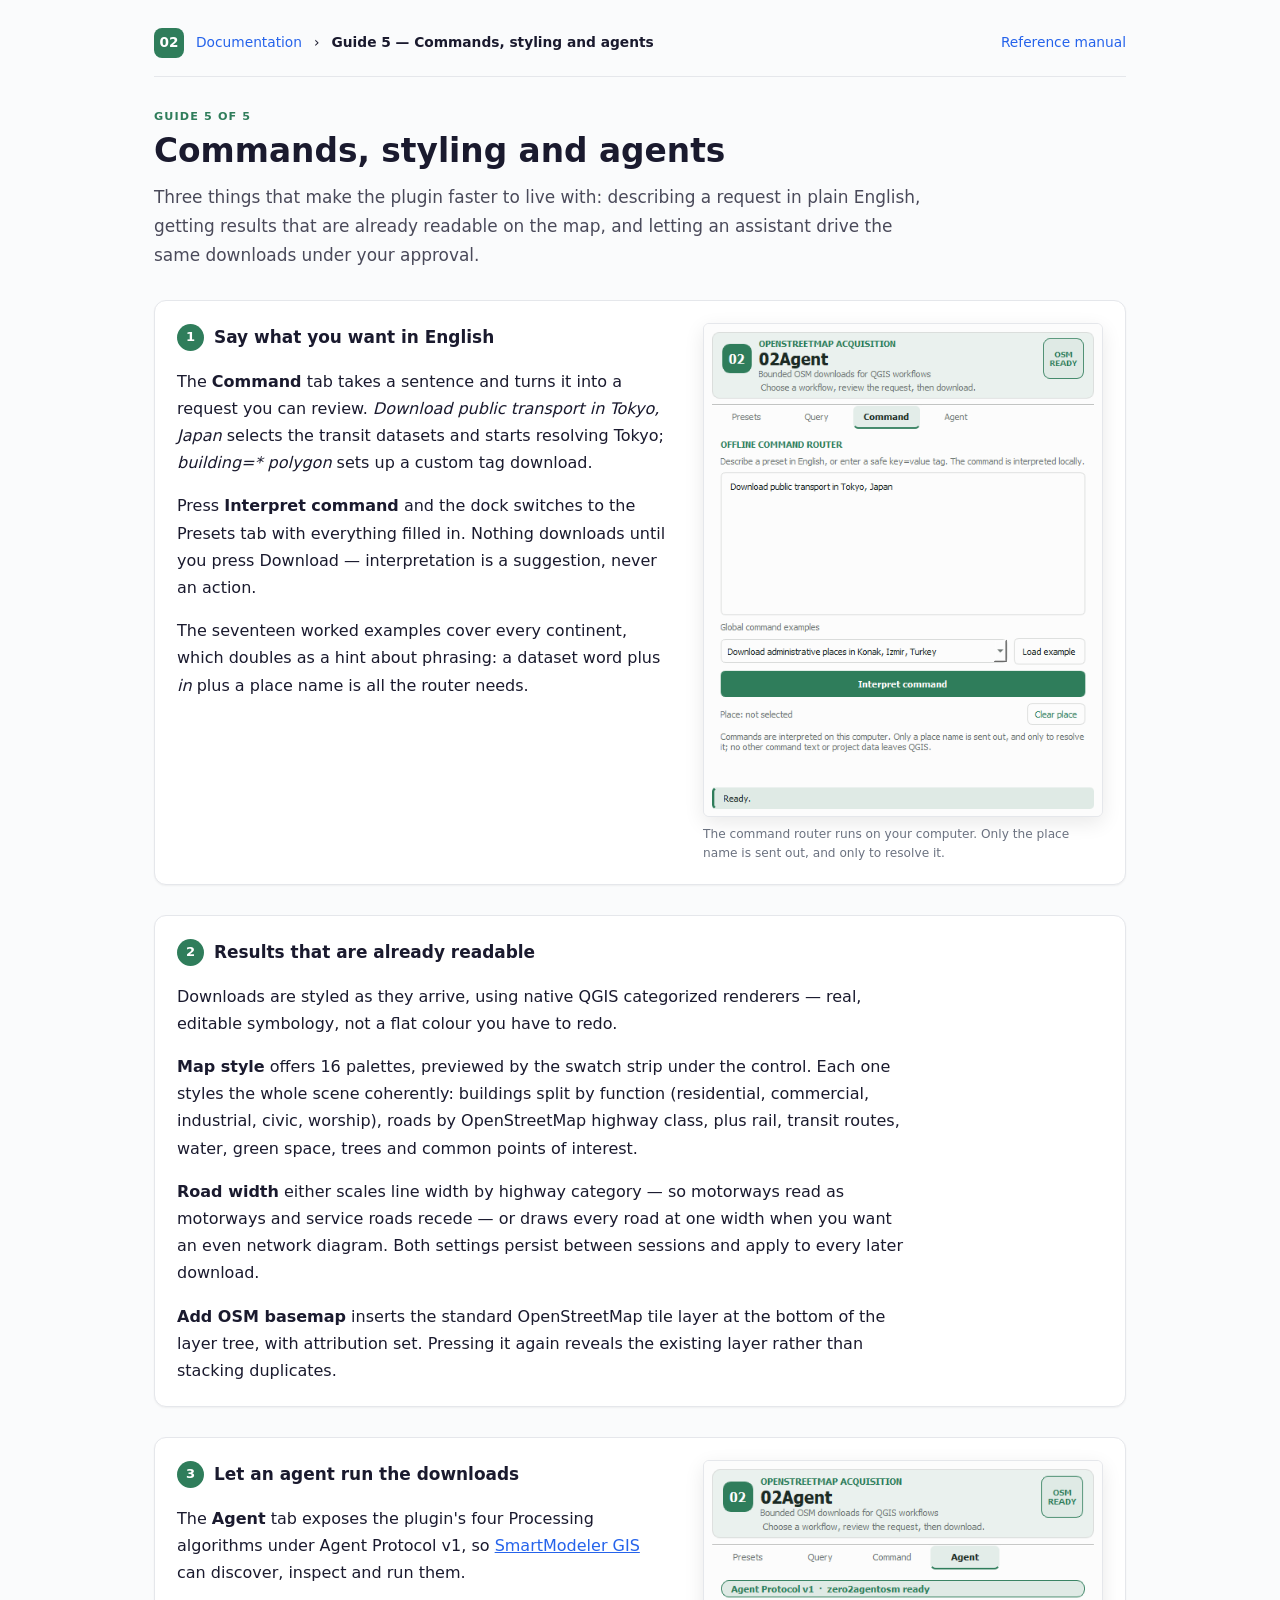
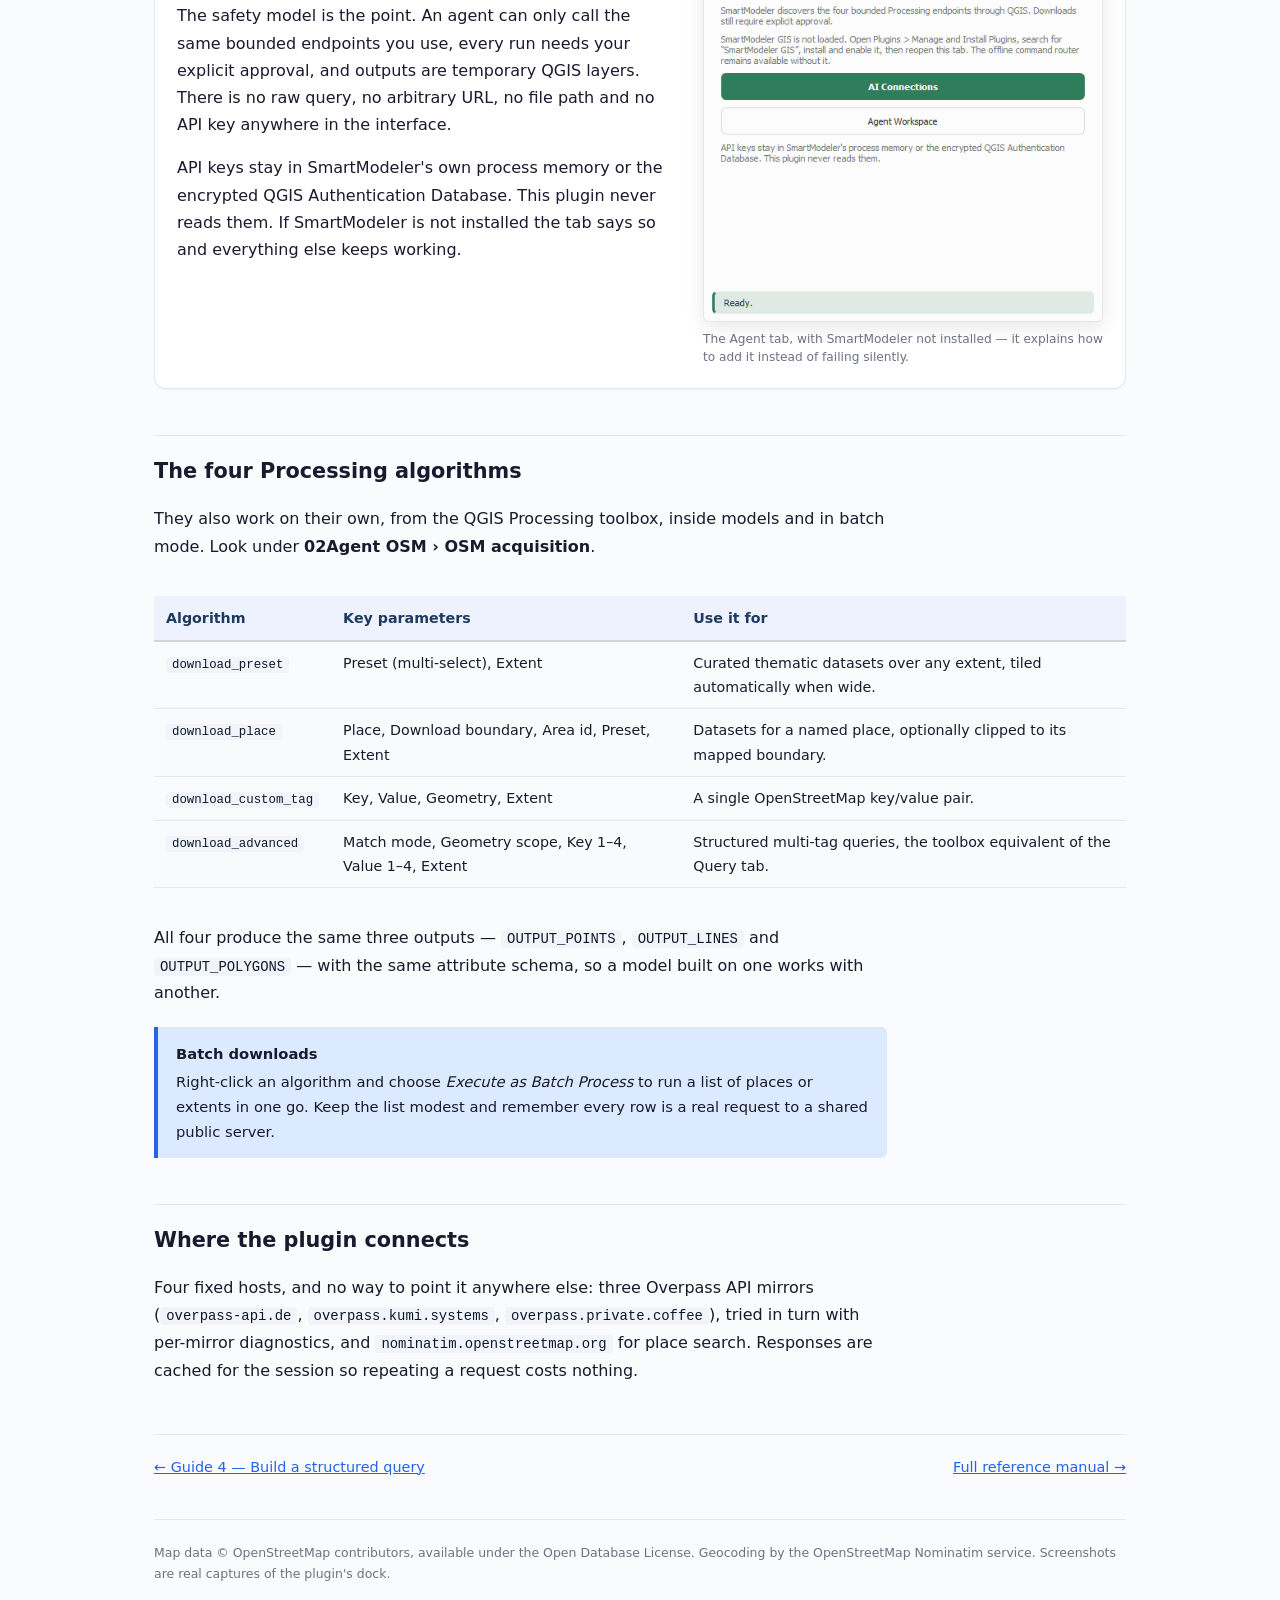
==== docs/guide-command-and-agent.html @ 98bbb2dc "Release v1.1.0 Nominatim place search, exact boundary downloads and tiled wide extents" ====
<!DOCTYPE html>
<html lang="en">
<head>
<meta charset="UTF-8">
<meta name="viewport" content="width=device-width, initial-scale=1.0">
<meta name="description" content="Use plain-English commands, 16 map styles and the Agent Protocol v1 Processing endpoints of 02Agent OSM Downloader for QGIS.">
<title>Guide 5 — Commands, styling and agents · 02Agent OSM Downloader</title>
<link rel="stylesheet" href="guide.css">
</head>
<body>
<div class="wrap">

<nav class="topbar">
  <span class="mark">02</span>
  <a href="index.html">Documentation</a>
  <span>›</span>
  <strong>Guide 5 — Commands, styling and agents</strong>
  <span class="spacer"></span>
  <a href="REFERENCE_MANUAL.html">Reference manual</a>
</nav>

<p class="eyebrow">Guide 5 of 5</p>
<h1>Commands, styling and agents</h1>
<p class="lead">
  Three things that make the plugin faster to live with: describing a request in
  plain English, getting results that are already readable on the map, and letting
  an assistant drive the same downloads under your approval.
</p>

<div class="step">
  <div>
    <div class="step-head"><span class="step-number">1</span><h3>Say what you want in English</h3></div>
    <p>
      The <strong>Command</strong> tab takes a sentence and turns it into a request
      you can review. <em>Download public transport in Tokyo, Japan</em> selects the
      transit datasets and starts resolving Tokyo; <em>building=* polygon</em> sets up
      a custom tag download.
    </p>
    <p>
      Press <strong>Interpret command</strong> and the dock switches to the Presets
      tab with everything filled in. Nothing downloads until you press Download —
      interpretation is a suggestion, never an action.
    </p>
    <p>
      The seventeen worked examples cover every continent, which doubles as a hint
      about phrasing: a dataset word plus <em>in</em> plus a place name is all the
      router needs.
    </p>
  </div>
  <figure>
    <picture>
      <source media="(prefers-color-scheme: dark)" srcset="images/dark_command.png">
      <img src="images/light_command.png" alt="The Command tab with the sentence Download public transport in Tokyo Japan entered, the global examples list and the Interpret command button.">
    </picture>
    <figcaption>The command router runs on your computer. Only the place name is sent out, and only to resolve it.</figcaption>
  </figure>
</div>

<div class="step wide">
  <div>
    <div class="step-head"><span class="step-number">2</span><h3>Results that are already readable</h3></div>
    <p>
      Downloads are styled as they arrive, using native QGIS categorized renderers —
      real, editable symbology, not a flat colour you have to redo.
    </p>
    <p>
      <strong>Map style</strong> offers 16 palettes, previewed by the swatch strip
      under the control. Each one styles the whole scene coherently: buildings split
      by function (residential, commercial, industrial, civic, worship), roads by
      OpenStreetMap highway class, plus rail, transit routes, water, green space,
      trees and common points of interest.
    </p>
    <p>
      <strong>Road width</strong> either scales line width by highway category — so
      motorways read as motorways and service roads recede — or draws every road at
      one width when you want an even network diagram. Both settings persist between
      sessions and apply to every later download.
    </p>
    <p>
      <strong>Add OSM basemap</strong> inserts the standard OpenStreetMap tile layer
      at the bottom of the layer tree, with attribution set. Pressing it again reveals
      the existing layer rather than stacking duplicates.
    </p>
  </div>
</div>

<div class="step">
  <div>
    <div class="step-head"><span class="step-number">3</span><h3>Let an agent run the downloads</h3></div>
    <p>
      The <strong>Agent</strong> tab exposes the plugin's four Processing algorithms
      under Agent Protocol v1, so <a href="https://plugins.qgis.org/plugins/planx_smartmodeler/">SmartModeler
      GIS</a> can discover, inspect and run them.
    </p>
    <p>
      The safety model is the point. An agent can only call the same bounded endpoints
      you use, every run needs your explicit approval, and outputs are temporary QGIS
      layers. There is no raw query, no arbitrary URL, no file path and no API key
      anywhere in the interface.
    </p>
    <p>
      API keys stay in SmartModeler's own process memory or the encrypted QGIS
      Authentication Database. This plugin never reads them. If SmartModeler is not
      installed the tab says so and everything else keeps working.
    </p>
  </div>
  <figure>
    <picture>
      <source media="(prefers-color-scheme: dark)" srcset="images/dark_agent.png">
      <img src="images/light_agent.png" alt="The Agent tab showing the Agent Protocol v1 endpoint badge, the SmartModeler connection status, and the AI Connections and Agent Workspace buttons.">
    </picture>
    <figcaption>The Agent tab, with SmartModeler not installed — it explains how to add it instead of failing silently.</figcaption>
  </figure>
</div>

<h2>The four Processing algorithms</h2>
<p>
  They also work on their own, from the QGIS Processing toolbox, inside models and in
  batch mode. Look under <strong>02Agent OSM &rsaquo; OSM acquisition</strong>.
</p>

<div class="scroll-x">
<table>
  <thead><tr><th>Algorithm</th><th>Key parameters</th><th>Use it for</th></tr></thead>
  <tbody>
    <tr>
      <td><code>download_preset</code></td>
      <td>Preset (multi-select), Extent</td>
      <td>Curated thematic datasets over any extent, tiled automatically when wide.</td>
    </tr>
    <tr>
      <td><code>download_place</code></td>
      <td>Place, Download boundary, Area id, Preset, Extent</td>
      <td>Datasets for a named place, optionally clipped to its mapped boundary.</td>
    </tr>
    <tr>
      <td><code>download_custom_tag</code></td>
      <td>Key, Value, Geometry, Extent</td>
      <td>A single OpenStreetMap key/value pair.</td>
    </tr>
    <tr>
      <td><code>download_advanced</code></td>
      <td>Match mode, Geometry scope, Key 1–4, Value 1–4, Extent</td>
      <td>Structured multi-tag queries, the toolbox equivalent of the Query tab.</td>
    </tr>
  </tbody>
</table>
</div>

<p>
  All four produce the same three outputs — <code>OUTPUT_POINTS</code>,
  <code>OUTPUT_LINES</code> and <code>OUTPUT_POLYGONS</code> — with the same attribute
  schema, so a model built on one works with another.
</p>

<div class="note">
  <p><strong>Batch downloads</strong>
    Right-click an algorithm and choose <em>Execute as Batch Process</em> to run a list
    of places or extents in one go. Keep the list modest and remember every row is a
    real request to a shared public server.</p>
</div>

<h2>Where the plugin connects</h2>
<p>
  Four fixed hosts, and no way to point it anywhere else: three Overpass API mirrors
  (<code>overpass-api.de</code>, <code>overpass.kumi.systems</code>,
  <code>overpass.private.coffee</code>), tried in turn with per-mirror diagnostics,
  and <code>nominatim.openstreetmap.org</code> for place search. Responses are cached
  for the session so repeating a request costs nothing.
</p>

<div class="pager">
  <a href="guide-advanced-query.html">← Guide 4 — Build a structured query</a>
  <a href="REFERENCE_MANUAL.html">Full reference manual →</a>
</div>

<footer class="legal">
  <p>Map data © OpenStreetMap contributors, available under the Open Database License.
     Geocoding by the OpenStreetMap Nominatim service. Screenshots are real captures of
     the plugin's dock.</p>
</footer>

</div>
</body>
</html>
---- docs/guide.css ----
/* Shared styling for the 02Agent OSM Downloader task guides.
   Palette follows REFERENCE_MANUAL.html so the whole site reads as one book. */

:root {
  --bg-primary: #fafbfc;
  --bg-secondary: #ffffff;
  --bg-tertiary: #f0f2f5;
  --text-primary: #1a1a2e;
  --text-secondary: #4a4a5a;
  --text-muted: #6b7280;
  --border: #d1d5db;
  --border-light: #e5e7eb;
  --accent: #2563eb;
  --accent-hover: #1d4ed8;
  --accent-light: #dbeafe;
  --brand: #2f7d5b;
  --brand-light: #e6f2ec;
  --code-bg: #f1f5f9;
  --code-text: #0f172a;
  --table-header-bg: #eef2ff;
  --table-header-text: #1e3a5f;
  --table-stripe: #f8fafc;
  --shadow-sm: 0 1px 2px rgba(0, 0, 0, 0.05);
  --shadow-md: 0 6px 20px rgba(0, 0, 0, 0.09);
  --radius: 6px;
  --radius-lg: 12px;
  --shot-frame: #e5e7eb;
}

@media (prefers-color-scheme: dark) {
  :root:not([data-theme="light"]) {
    --bg-primary: #0f1117;
    --bg-secondary: #161822;
    --bg-tertiary: #1e2030;
    --text-primary: #e2e4e9;
    --text-secondary: #b0b3bd;
    --text-muted: #8b8f9c;
    --border: #2d3040;
    --border-light: #252838;
    --accent: #60a5fa;
    --accent-hover: #93bbfd;
    --accent-light: #1e293b;
    --brand: #4dad7a;
    --brand-light: #16281f;
    --code-bg: #1e2235;
    --code-text: #e2e8f0;
    --table-header-bg: #1e2440;
    --table-header-text: #bfd9fe;
    --table-stripe: #1a1d2b;
    --shadow-sm: 0 1px 2px rgba(0, 0, 0, 0.3);
    --shadow-md: 0 6px 20px rgba(0, 0, 0, 0.45);
    --shot-frame: #2d3040;
  }
}

:root[data-theme="dark"] {
  --bg-primary: #0f1117;
  --bg-secondary: #161822;
  --bg-tertiary: #1e2030;
  --text-primary: #e2e4e9;
  --text-secondary: #b0b3bd;
  --text-muted: #8b8f9c;
  --border: #2d3040;
  --border-light: #252838;
  --accent: #60a5fa;
  --accent-hover: #93bbfd;
  --accent-light: #1e293b;
  --brand: #4dad7a;
  --brand-light: #16281f;
  --code-bg: #1e2235;
  --code-text: #e2e8f0;
  --table-header-bg: #1e2440;
  --table-header-text: #bfd9fe;
  --table-stripe: #1a1d2b;
  --shadow-sm: 0 1px 2px rgba(0, 0, 0, 0.3);
  --shadow-md: 0 6px 20px rgba(0, 0, 0, 0.45);
  --shot-frame: #2d3040;
}

*, *::before, *::after { box-sizing: border-box; }

body {
  margin: 0;
  font-family: "Segoe UI", system-ui, -apple-system, sans-serif;
  background: var(--bg-primary);
  color: var(--text-primary);
  line-height: 1.7;
  font-size: 16px;
}

.wrap {
  max-width: 1020px;
  margin: 0 auto;
  padding: 28px 24px 90px;
}

/* ── Navigation ─────────────────────────────────────────────── */
.topbar {
  display: flex;
  flex-wrap: wrap;
  align-items: center;
  gap: 12px;
  padding-bottom: 18px;
  margin-bottom: 30px;
  border-bottom: 1px solid var(--border-light);
  font-size: 0.86rem;
}

.topbar a { color: var(--accent); text-decoration: none; }
.topbar a:hover { color: var(--accent-hover); text-decoration: underline; }
.topbar .spacer { flex: 1; }

.mark {
  display: inline-flex;
  align-items: center;
  justify-content: center;
  width: 30px;
  height: 30px;
  border-radius: 8px;
  background: var(--brand);
  color: #fff;
  font-weight: 700;
  font-size: 0.85rem;
  flex: none;
}

/* ── Headings ───────────────────────────────────────────────── */
.eyebrow {
  text-transform: uppercase;
  letter-spacing: 0.1em;
  font-size: 0.7rem;
  font-weight: 700;
  color: var(--brand);
  margin: 0 0 6px;
}

h1 { font-size: 2.05rem; line-height: 1.2; margin: 0 0 12px; }
h2 {
  font-size: 1.3rem;
  margin: 46px 0 14px;
  padding-top: 18px;
  border-top: 1px solid var(--border-light);
}
h3 { font-size: 1.03rem; margin: 26px 0 8px; }

.lead {
  font-size: 1.06rem;
  color: var(--text-secondary);
  margin: 0 0 8px;
  max-width: 72ch;
}

p { max-width: 72ch; }

a { color: var(--accent); }

/* ── Step layout: prose beside a real screenshot ────────────── */
.step {
  display: grid;
  grid-template-columns: minmax(0, 1fr) minmax(0, 400px);
  gap: 30px;
  align-items: start;
  margin: 30px 0;
  padding: 22px;
  background: var(--bg-secondary);
  border: 1px solid var(--border-light);
  border-radius: var(--radius-lg);
  box-shadow: var(--shadow-sm);
}

.step.wide { grid-template-columns: minmax(0, 1fr); }

.step-head {
  display: flex;
  align-items: center;
  gap: 10px;
  margin-bottom: 8px;
}

.step-number {
  display: inline-flex;
  align-items: center;
  justify-content: center;
  width: 27px;
  height: 27px;
  border-radius: 50%;
  background: var(--brand);
  color: #fff;
  font-weight: 700;
  font-size: 0.82rem;
  flex: none;
}

.step-head h3 { margin: 0; font-size: 1.06rem; }
.step p:last-child { margin-bottom: 0; }

figure { margin: 0; }

figure img {
  display: block;
  width: 100%;
  height: auto;
  border: 1px solid var(--shot-frame);
  border-radius: var(--radius);
  box-shadow: var(--shadow-md);
  background: var(--bg-tertiary);
}

figcaption {
  font-size: 0.76rem;
  color: var(--text-muted);
  margin-top: 8px;
  line-height: 1.5;
}

/* ── Cards on the hub page ──────────────────────────────────── */
.cards {
  display: grid;
  grid-template-columns: repeat(auto-fit, minmax(255px, 1fr));
  gap: 16px;
  margin: 26px 0;
}

.card {
  display: block;
  padding: 20px;
  background: var(--bg-secondary);
  border: 1px solid var(--border-light);
  border-radius: var(--radius-lg);
  text-decoration: none;
  color: inherit;
  box-shadow: var(--shadow-sm);
  transition: transform 0.15s, box-shadow 0.15s, border-color 0.15s;
}

.card:hover {
  transform: translateY(-2px);
  box-shadow: var(--shadow-md);
  border-color: var(--brand);
}

.card .num {
  font-size: 0.7rem;
  font-weight: 700;
  letter-spacing: 0.1em;
  text-transform: uppercase;
  color: var(--brand);
}

.card h3 { margin: 6px 0 6px; font-size: 1.05rem; }
.card p { margin: 0; font-size: 0.88rem; color: var(--text-secondary); }

/* ── Callouts ───────────────────────────────────────────────── */
.note, .warn {
  border-left: 4px solid var(--accent);
  background: var(--accent-light);
  padding: 14px 18px;
  border-radius: 0 var(--radius) var(--radius) 0;
  margin: 20px 0;
  max-width: 72ch;
}

.warn { border-left-color: #d97706; background: rgba(217, 119, 6, 0.11); }
.note p, .warn p { margin: 0; max-width: none; font-size: 0.92rem; }
.note strong, .warn strong { display: block; margin-bottom: 3px; }

/* ── Tables and code ────────────────────────────────────────── */
table {
  width: 100%;
  border-collapse: collapse;
  margin: 20px 0;
  font-size: 0.89rem;
}

thead th {
  background: var(--table-header-bg);
  color: var(--table-header-text);
  text-align: left;
  padding: 10px 12px;
  border-bottom: 2px solid var(--border);
}

tbody td {
  padding: 9px 12px;
  border-bottom: 1px solid var(--border-light);
  vertical-align: top;
}

tbody tr:nth-child(even) { background: var(--table-stripe); }

.scroll-x { overflow-x: auto; }

code, kbd {
  font-family: "Cascadia Code", Consolas, monospace;
  background: var(--code-bg);
  color: var(--code-text);
  padding: 1px 6px;
  border-radius: 4px;
  font-size: 0.87em;
}

pre {
  background: var(--code-bg);
  color: var(--code-text);
  padding: 14px 16px;
  border-radius: var(--radius);
  overflow-x: auto;
  border: 1px solid var(--border-light);
  font-size: 0.85rem;
  line-height: 1.6;
}

pre code { background: none; padding: 0; }

ul, ol { max-width: 72ch; padding-left: 22px; }
li { margin: 5px 0; }

/* ── Footer ─────────────────────────────────────────────────── */
.pager {
  display: flex;
  flex-wrap: wrap;
  gap: 12px;
  justify-content: space-between;
  margin-top: 50px;
  padding-top: 20px;
  border-top: 1px solid var(--border-light);
  font-size: 0.9rem;
}

footer.legal {
  margin-top: 40px;
  padding-top: 18px;
  border-top: 1px solid var(--border-light);
  font-size: 0.78rem;
  color: var(--text-muted);
}

footer.legal p { max-width: none; margin: 4px 0; }

@media (max-width: 820px) {
  .step { grid-template-columns: minmax(0, 1fr); }
  h1 { font-size: 1.7rem; }
}
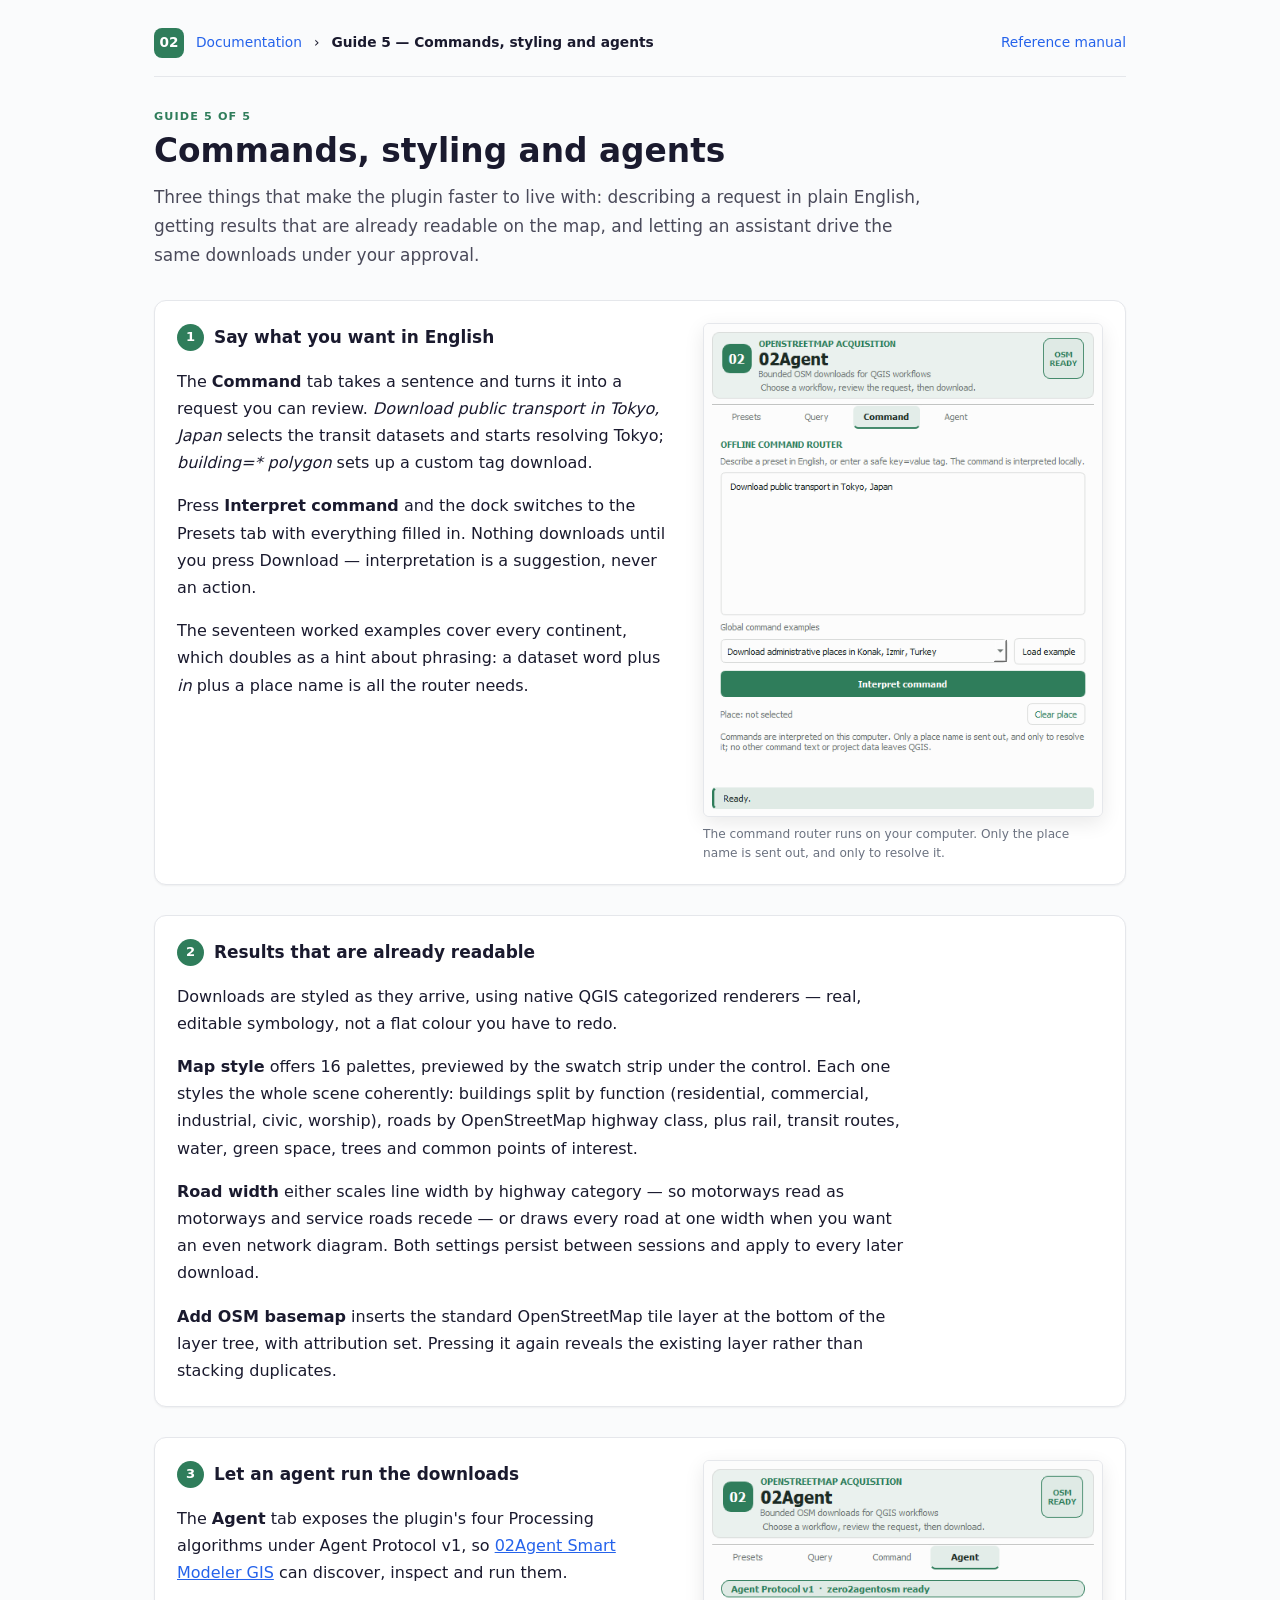
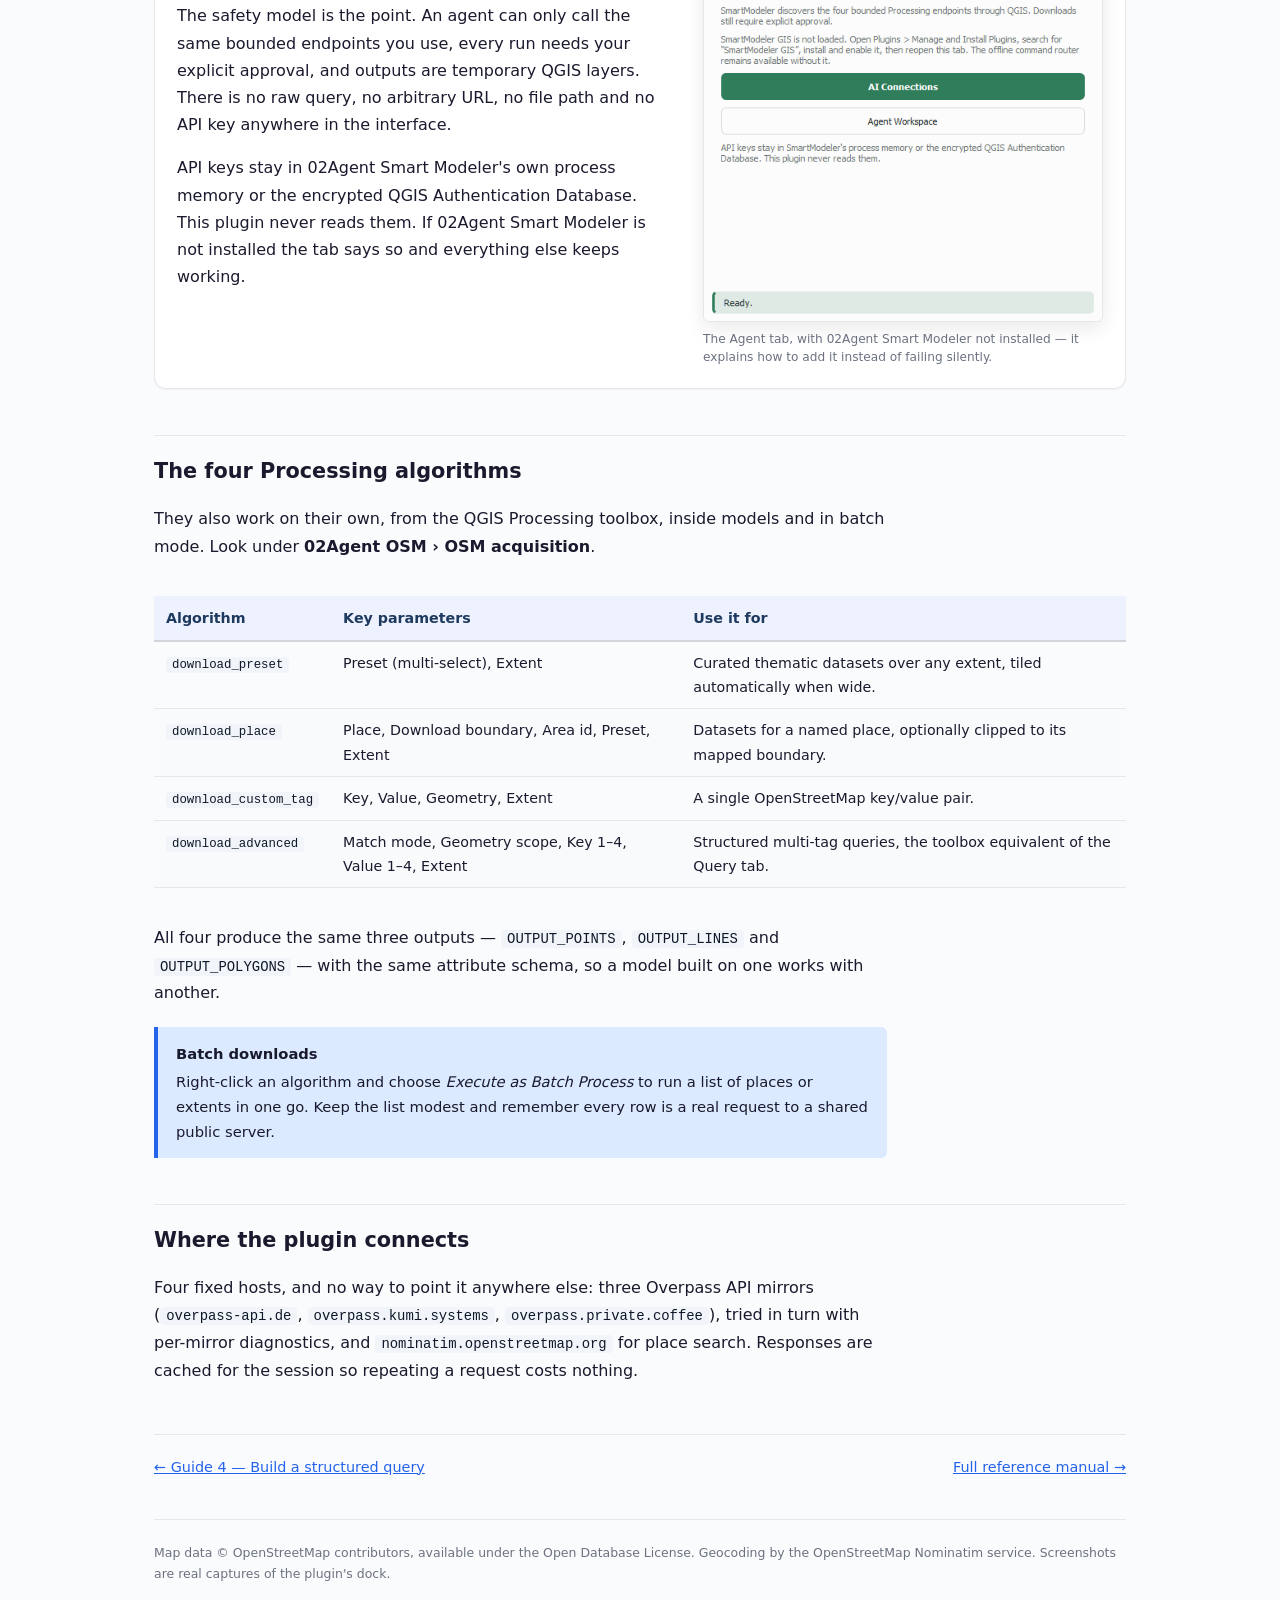
==== commit 12108b9c: "Follow SmartModeler GIS's rename to 02Agent Smart Modeler (planx_smartmodeler -> zero2smartmodeler)" ====
--- a/docs/guide-command-and-agent.html
+++ b/docs/guide-command-and-agent.html
@@ -89,7 +89,7 @@
     <div class="step-head"><span class="step-number">3</span><h3>Let an agent run the downloads</h3></div>
     <p>
       The <strong>Agent</strong> tab exposes the plugin's four Processing algorithms
-      under Agent Protocol v1, so <a href="https://plugins.qgis.org/plugins/planx_smartmodeler/">SmartModeler
+      under Agent Protocol v1, so <a href="https://plugins.qgis.org/plugins/zero2smartmodeler/">02Agent Smart Modeler
       GIS</a> can discover, inspect and run them.
     </p>
     <p>
@@ -99,17 +99,17 @@
       anywhere in the interface.
     </p>
     <p>
-      API keys stay in SmartModeler's own process memory or the encrypted QGIS
-      Authentication Database. This plugin never reads them. If SmartModeler is not
+      API keys stay in 02Agent Smart Modeler's own process memory or the encrypted QGIS
+      Authentication Database. This plugin never reads them. If 02Agent Smart Modeler is not
       installed the tab says so and everything else keeps working.
     </p>
   </div>
   <figure>
     <picture>
       <source media="(prefers-color-scheme: dark)" srcset="images/dark_agent.png">
-      <img src="images/light_agent.png" alt="The Agent tab showing the Agent Protocol v1 endpoint badge, the SmartModeler connection status, and the AI Connections and Agent Workspace buttons.">
+      <img src="images/light_agent.png" alt="The Agent tab showing the Agent Protocol v1 endpoint badge, the 02Agent Smart Modeler connection status, and the AI Connections and Agent Workspace buttons.">
     </picture>
-    <figcaption>The Agent tab, with SmartModeler not installed — it explains how to add it instead of failing silently.</figcaption>
+    <figcaption>The Agent tab, with 02Agent Smart Modeler not installed — it explains how to add it instead of failing silently.</figcaption>
   </figure>
 </div>
 
